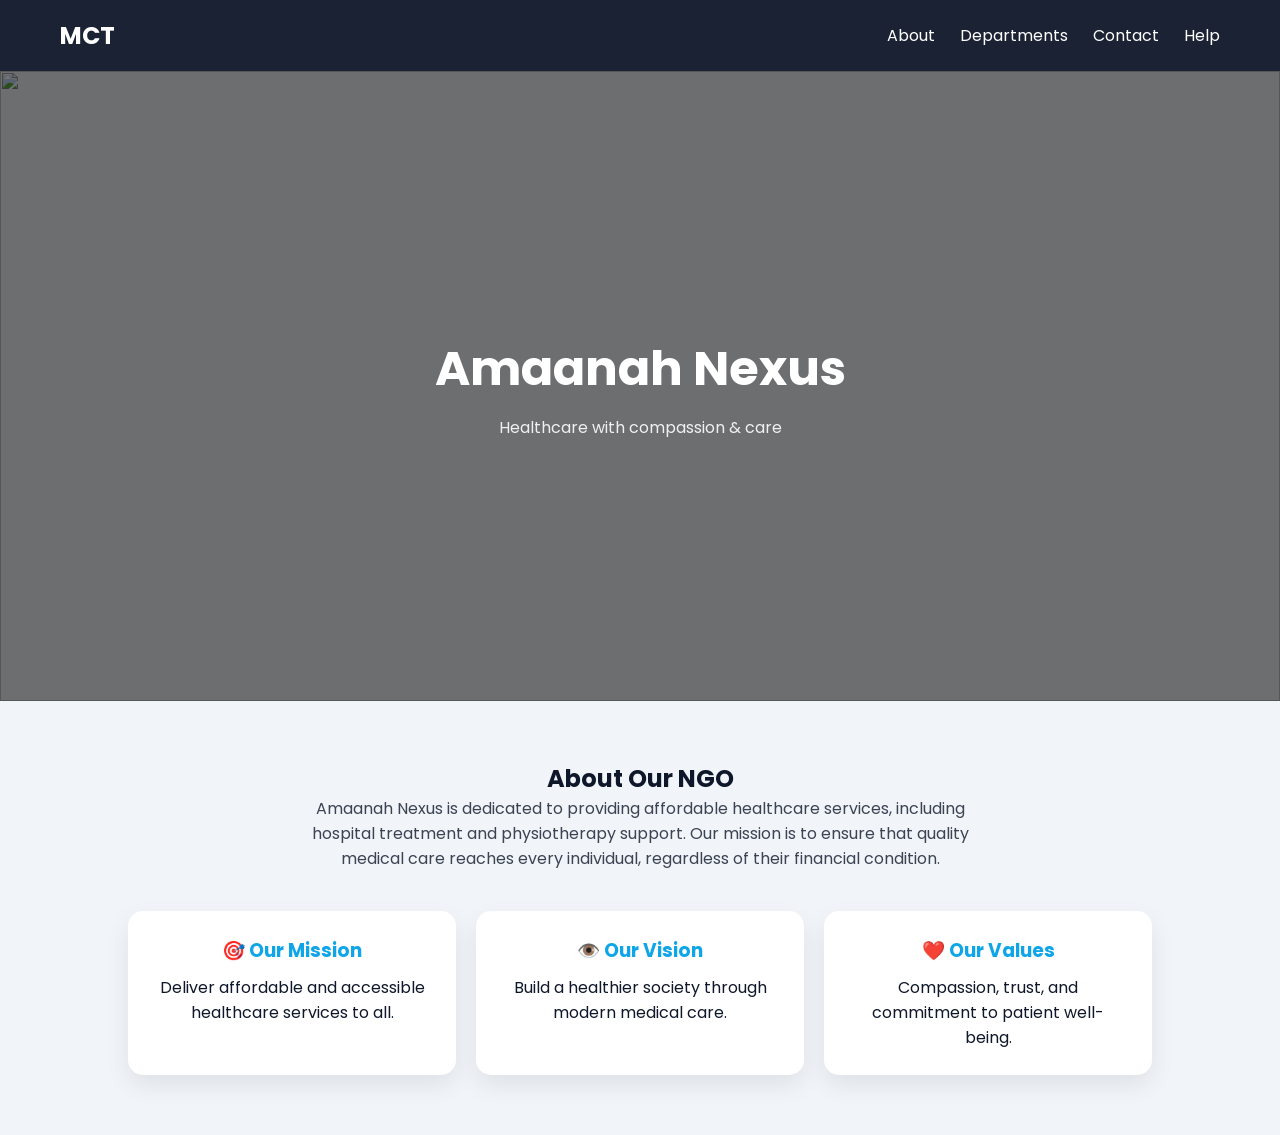
==== about.html @ 6098026a "first commit" ====
<!DOCTYPE html>
<html lang="en">
<head>
  <meta charset="UTF-8">
  <title>About - Amaanah Nexus</title>
  <link rel="stylesheet" href="style.css">
</head>
<body>

<!-- NAVBAR -->
<nav>
  <h2>MCT</h2>
  <ul>
    <li><a href="about.html">About</a></li>
    <li><a href="department.html">Departments</a></li>
    <li><a href="contact.html">Contact</a></li>
    <li><a href="help.html">Help</a></li>
  </ul>
</nav>

<!-- HERO -->
<section class="hero">
  <img src="https://images.pexels.com/photos/40568/medical-appointment-doctor-healthcare-40568.jpeg?auto=compress&cs=tinysrgb&w=1600" class="hero-img">
  <div class="hero-overlay">
    <h1>Amaanah Nexus</h1>
    <p>Healthcare with compassion & care</p>
  </div>
</section>

<!-- CONTENT -->
<section class="content">

  <h2>About Our NGO</h2>
  <p style="max-width:700px; margin:auto; opacity:0.8;">
    Amaanah Nexus is dedicated to providing affordable healthcare services,
    including hospital treatment and physiotherapy support. Our mission is to ensure that
    quality medical care reaches every individual, regardless of their financial condition.
  </p>

  <div class="info-grid" style="margin-top:40px;">

    <div class="info-card">
      <h3>🎯 Our Mission</h3>
      <p>Deliver affordable and accessible healthcare services to all.</p>
    </div>

    <div class="info-card">
      <h3>👁️ Our Vision</h3>
      <p>Build a healthier society through modern medical care.</p>
    </div>

    <div class="info-card">
      <h3>❤️ Our Values</h3>
      <p>Compassion, trust, and commitment to patient well-being.</p>
    </div>

  </div>

</section>
<!-- LOADER -->
<div id="loader" class="loader">
  <div class="spinner"></div>
</div>

    <script src="https://cdn.botpress.cloud/webchat/v3.6/inject.js"></script>
<script src="https://files.bpcontent.cloud/2026/04/29/06/20260429061958-K4S99RO6.js" defer></script>
    
</body>
</html>
---- style.css ----
/* GOOGLE FONT */
@import url('https://fonts.googleapis.com/css2?family=Poppins:wght@300;400;600&display=swap');

:root {
  --primary: #0f172a;
  --secondary: #0ea5e9;
  --accent: #22c55e;
  --bg: #f1f5f9;
}

* {
  margin: 0;
  padding: 0;
  box-sizing: border-box;
  font-family: 'Poppins', sans-serif;
}

body {
  background: var(--bg);
  color: var(--primary);
}

/* NAVBAR */
nav {
  display: flex;
  justify-content: space-between;
  align-items: center;
  padding: 18px 60px;
  background: rgba(15, 23, 42, 0.95);
  color: white;
  position: sticky;
  top: 0;
  z-index: 100;
}

nav ul {
  display: flex;
  list-style: none;
}

nav ul li {
  margin-left: 25px;
}

nav ul li a {
  text-decoration: none;
  color: white;
  position: relative;
}

nav ul li a::after {
  content: "";
  width: 0%;
  height: 2px;
  background: var(--secondary);
  position: absolute;
  bottom: -5px;
  left: 0;
  transition: 0.3s;
}

nav ul li a:hover::after {
  width: 100%;
}

/* HERO */
.hero {
  position: relative;
  height: 70vh;
  overflow: hidden;
}

.hero-img {
  width: 100%;
  height: 100%;
  object-fit: cover;
}

.hero-overlay {
  position: absolute;
  width: 100%;
  height: 100%;
  top: 0;
  left: 0;
  background: rgba(0,0,0,0.55);
  display: flex;
  flex-direction: column;
  justify-content: center;
  align-items: center;
  color: white;
  text-align: center;
}

.hero-overlay h1 {
  font-size: 3rem;
}

.hero-overlay p {
  margin-top: 10px;
  opacity: 0.9;
}

/* CONTENT */
.content {
  padding: 60px 10%;
  text-align: center;
}

/* GRID */
.info-grid {
  display: grid;
  grid-template-columns: repeat(auto-fit, minmax(220px, 1fr));
  gap: 20px;
  margin-top: 30px;
}

/* INFO CARD */
.info-card {
  background: white;
  padding: 25px;
  border-radius: 15px;
  box-shadow: 0 10px 25px rgba(0,0,0,0.08);
  transition: 0.3s;
}

.info-card:hover {
  transform: translateY(-8px);
  box-shadow: 0 15px 35px rgba(0,0,0,0.15);
}

.info-card h3 {
  margin-bottom: 10px;
  color: var(--secondary);
}

/* DEPARTMENT CARDS */
.card-container {
  display: flex;
  justify-content: center;
  gap: 25px;
  flex-wrap: wrap;
}

.card {
  width: 260px;
  padding: 25px;
  border-radius: 20px;
  background: white;
  box-shadow: 0 10px 25px rgba(0,0,0,0.08);
  transition: 0.4s;
  cursor: pointer;
}

.card:hover {
  transform: translateY(-10px) scale(1.03);
  box-shadow: 0 20px 40px rgba(0,0,0,0.15);
}

/* MODAL */
.modal {
  display: none;
  position: fixed;
  background: rgba(0,0,0,0.7);
  width: 100%;
  height: 100%;
  top: 0;
  left: 0;
}

.modal-content {
  background: white;
  width: 350px;
  padding: 30px;
  border-radius: 15px;
  margin: 8% auto;
  text-align: center;
  animation: pop 0.3s ease;
}

@keyframes pop {
  from { transform: scale(0.6); opacity: 0; }
  to { transform: scale(1); opacity: 1; }
}

.modal input {
  width: 100%;
  padding: 10px;
  margin: 10px 0;
}

.close {
  float: right;
  cursor: pointer;
}

/* VISITOR PAGE */
.visitor-body {
  height: 100vh;
  display: flex;
  justify-content: center;
  align-items: center;
  background: linear-gradient(120deg, #0f172a, #0ea5e9);
}

.visitor-container {
  width: 900px;
  height: 500px;
  display: flex;
  border-radius: 20px;
  overflow: hidden;
  box-shadow: 0 20px 50px rgba(0,0,0,0.3);
}

/* LEFT */
.visitor-left {
  flex: 1;
  background: url('https://images.unsplash.com/photo-1586773860418-d37222d8fce3?q=80&w=1200&auto=format&fit=crop') center/cover;
  color: white;
  padding: 40px;
  display: flex;
  flex-direction: column;
  justify-content: center;
  background-blend-mode: overlay;
  background-color: rgba(0,0,0,0.5);
}

/* RIGHT */
.visitor-right {
  flex: 1;
  background: white;
  padding: 40px;
  display: flex;
  flex-direction: column;
  justify-content: center;
}

.visitor-right input,
.visitor-right textarea {
  width: 100%;
  padding: 12px;
  margin: 10px 0;
  border-radius: 10px;
  border: 1px solid #ddd;
}

.visitor-right textarea {
  resize: none;
  height: 80px;
}

.visitor-right button {
  padding: 12px;
  border: none;
  border-radius: 10px;
  background: var(--accent);
  color: white;
  font-weight: 600;
  cursor: pointer;
  transition: 0.3s;
}

.visitor-right button:hover {
  background: #16a34a;
  transform: scale(1.03);
}
/* TOAST POPUP */
.toast {
  position: fixed;
  bottom: 30px;
  right: 30px;
  background: #22c55e;
  color: white;
  padding: 15px 25px;
  border-radius: 10px;
  font-weight: 500;
  box-shadow: 0 10px 25px rgba(0,0,0,0.2);
  opacity: 0;
  transform: translateY(50px);
  transition: 0.4s ease;
  z-index: 2000;
}

.toast.show {
  opacity: 1;
  transform: translateY(0);
}

/* VISITOR TOAST */
.visitor-toast {
  position: fixed;
  bottom: 30px;
  right: 30px;
  background: #0ea5e9;
  color: white;
  padding: 15px 25px;
  border-radius: 10px;
  opacity: 0;
  transform: translateY(50px);
  transition: 0.4s;
  z-index: 2000;
}

.visitor-toast.show {
  opacity: 1;
  transform: translateY(0);
}


/* PATIENT POPUP (CENTER STYLE) */
.patient-popup {
  position: fixed;
  top: 50%;
  left: 50%;
  transform: translate(-50%, -50%) scale(0.8);
  background: white;
  padding: 25px 40px;
  border-radius: 15px;
  box-shadow: 0 20px 50px rgba(0,0,0,0.3);
  opacity: 0;
  transition: 0.3s ease;
  text-align: center;
  z-index: 2000;
}

.patient-popup.active {
  opacity: 1;
  transform: translate(-50%, -50%) scale(1);
}

.patient-popup p {
  font-weight: 600;
  color: #22c55e;
}

/* LOADER */
.loader {
  position: fixed;
  top: 0;
  left: 0;
  width: 100%;
  height: 100%;
  background: rgba(15, 23, 42, 0.8);
  display: flex;
  justify-content: center;
  align-items: center;
  opacity: 0;
  pointer-events: none;
  transition: 0.3s;
  z-index: 3000;
}

.loader.active {
  opacity: 1;
  pointer-events: all;
}

.spinner {
  width: 60px;
  height: 60px;
  border: 5px solid #fff;
  border-top: 5px solid #0ea5e9;
  border-radius: 50%;
  animation: spin 1s linear infinite;
}

@keyframes spin {
  100% {
    transform: rotate(360deg);
  }
}

/* BUTTON ANIMATION */
button:active {
  transform: scale(0.95);
}

/* ANIMATED BACKGROUND */
.visitor-body {
  height: 100vh;
  display: flex;
  justify-content: center;
  align-items: center;
  background: linear-gradient(120deg, #0f172a, #0ea5e9, #22c55e);
  background-size: 300% 300%;
  animation: gradientMove 10s ease infinite;
  overflow: hidden;
}

@keyframes gradientMove {
  0% { background-position: 0% 50%; }
  50% { background-position: 100% 50%; }
  100% { background-position: 0% 50%; }
}

/* FLOATING SHAPES */
.bg-shape {
  position: absolute;
  border-radius: 50%;
  filter: blur(100px);
  opacity: 0.5;
}

.shape1 {
  width: 300px;
  height: 300px;
  background: #0ea5e9;
  top: 10%;
  left: 10%;
  animation: float 6s infinite ease-in-out;
}

.shape2 {
  width: 300px;
  height: 300px;
  background: #22c55e;
  bottom: 10%;
  right: 10%;
  animation: float 8s infinite ease-in-out;
}

@keyframes float {
  0% { transform: translateY(0px); }
  50% { transform: translateY(-30px); }
  100% { transform: translateY(0px); }
}

/* GLASS EFFECT */
.visitor-container {
  width: 900px;
  height: 500px;
  display: flex;
  border-radius: 20px;
  overflow: hidden;
  backdrop-filter: blur(20px);
  background: rgba(255,255,255,0.1);
  box-shadow: 0 20px 60px rgba(0,0,0,0.3);
}

/* LEFT */
.visitor-left {
  flex: 1;
  padding: 40px;
  color: white;
  display: flex;
  flex-direction: column;
  justify-content: center;
}

/* RIGHT */
.visitor-right {
  flex: 1;
  background: white;
  padding: 40px;
}

/* INPUT */
.visitor-right input,
.visitor-right textarea {
  width: 100%;
  padding: 12px;
  margin: 10px 0;
  border-radius: 10px;
  border: 1px solid #ddd;
}

/* BUTTON */
.visitor-right button {
  width: 100%;
  padding: 12px;
  background: #22c55e;
  color: white;
  border: none;
  border-radius: 10px;
  cursor: pointer;
  transition: 0.3s;
}

.visitor-right button:hover {
  transform: scale(1.05);
}

/* FADE IN */
.fade-in {
  animation: fadeIn 1s ease;
}

@keyframes fadeIn {
  from { opacity: 0; transform: translateY(30px); }
  to { opacity: 1; transform: translateY(0); }
}

/* ULTRA BACKGROUND */
.visitor-body {
  height: 100vh;
  display: flex;
  justify-content: center;
  align-items: center;
  background: radial-gradient(circle at 20% 20%, #0ea5e9, transparent),
              radial-gradient(circle at 80% 80%, #22c55e, transparent),
              #0f172a;
  overflow: hidden;
}

/* CURSOR GLOW */
.cursor-glow {
  position: fixed;
  width: 300px;
  height: 300px;
  background: radial-gradient(circle, rgba(14,165,233,0.3), transparent);
  border-radius: 50%;
  pointer-events: none;
  transform: translate(-50%, -50%);
  z-index: 0;
}

/* FLOATING BLOBS */
.bg-shape {
  position: absolute;
  border-radius: 50%;
  filter: blur(120px);
  opacity: 0.4;
}

.shape1 {
  width: 300px;
  height: 300px;
  background: #0ea5e9;
  top: 10%;
  left: 5%;
}

.shape2 {
  width: 300px;
  height: 300px;
  background: #22c55e;
  bottom: 10%;
  right: 5%;
}

/* GLASS CARD */
.visitor-container {
  width: 900px;
  height: 500px;
  display: flex;
  border-radius: 20px;
  backdrop-filter: blur(25px);
  background: rgba(255,255,255,0.08);
  box-shadow: 0 30px 80px rgba(0,0,0,0.5);
  transition: transform 0.2s ease;
  z-index: 2;
}

/* LEFT */
.visitor-left {
  flex: 1;
  padding: 40px;
  color: white;
  display: flex;
  flex-direction: column;
  justify-content: center;
}

/* RIGHT */
.visitor-right {
  flex: 1;
  background: rgba(255,255,255,0.9);
  padding: 40px;
  border-radius: 0 20px 20px 0;
}

/* INPUT */
.visitor-right input,
.visitor-right textarea {
  width: 100%;
  padding: 12px;
  margin: 10px 0;
  border-radius: 10px;
  border: none;
  background: #f1f5f9;
  transition: 0.3s;
}

.visitor-right input:focus,
.visitor-right textarea:focus {
  outline: none;
  box-shadow: 0 0 10px rgba(14,165,233,0.5);
}

/* BUTTON */
.visitor-right button {
  width: 100%;
  padding: 12px;
  background: linear-gradient(90deg,#0ea5e9,#22c55e);
  color: white;
  border: none;
  border-radius: 10px;
  cursor: pointer;
  transition: 0.3s;
}

.visitor-right button:hover {
  transform: scale(1.05);
}

/* FADE */
.fade-in {
  animation: fadeIn 1s ease;
}

@keyframes fadeIn {
  from {opacity:0;transform:translateY(40px)}
  to {opacity:1;transform:translateY(0)}
}
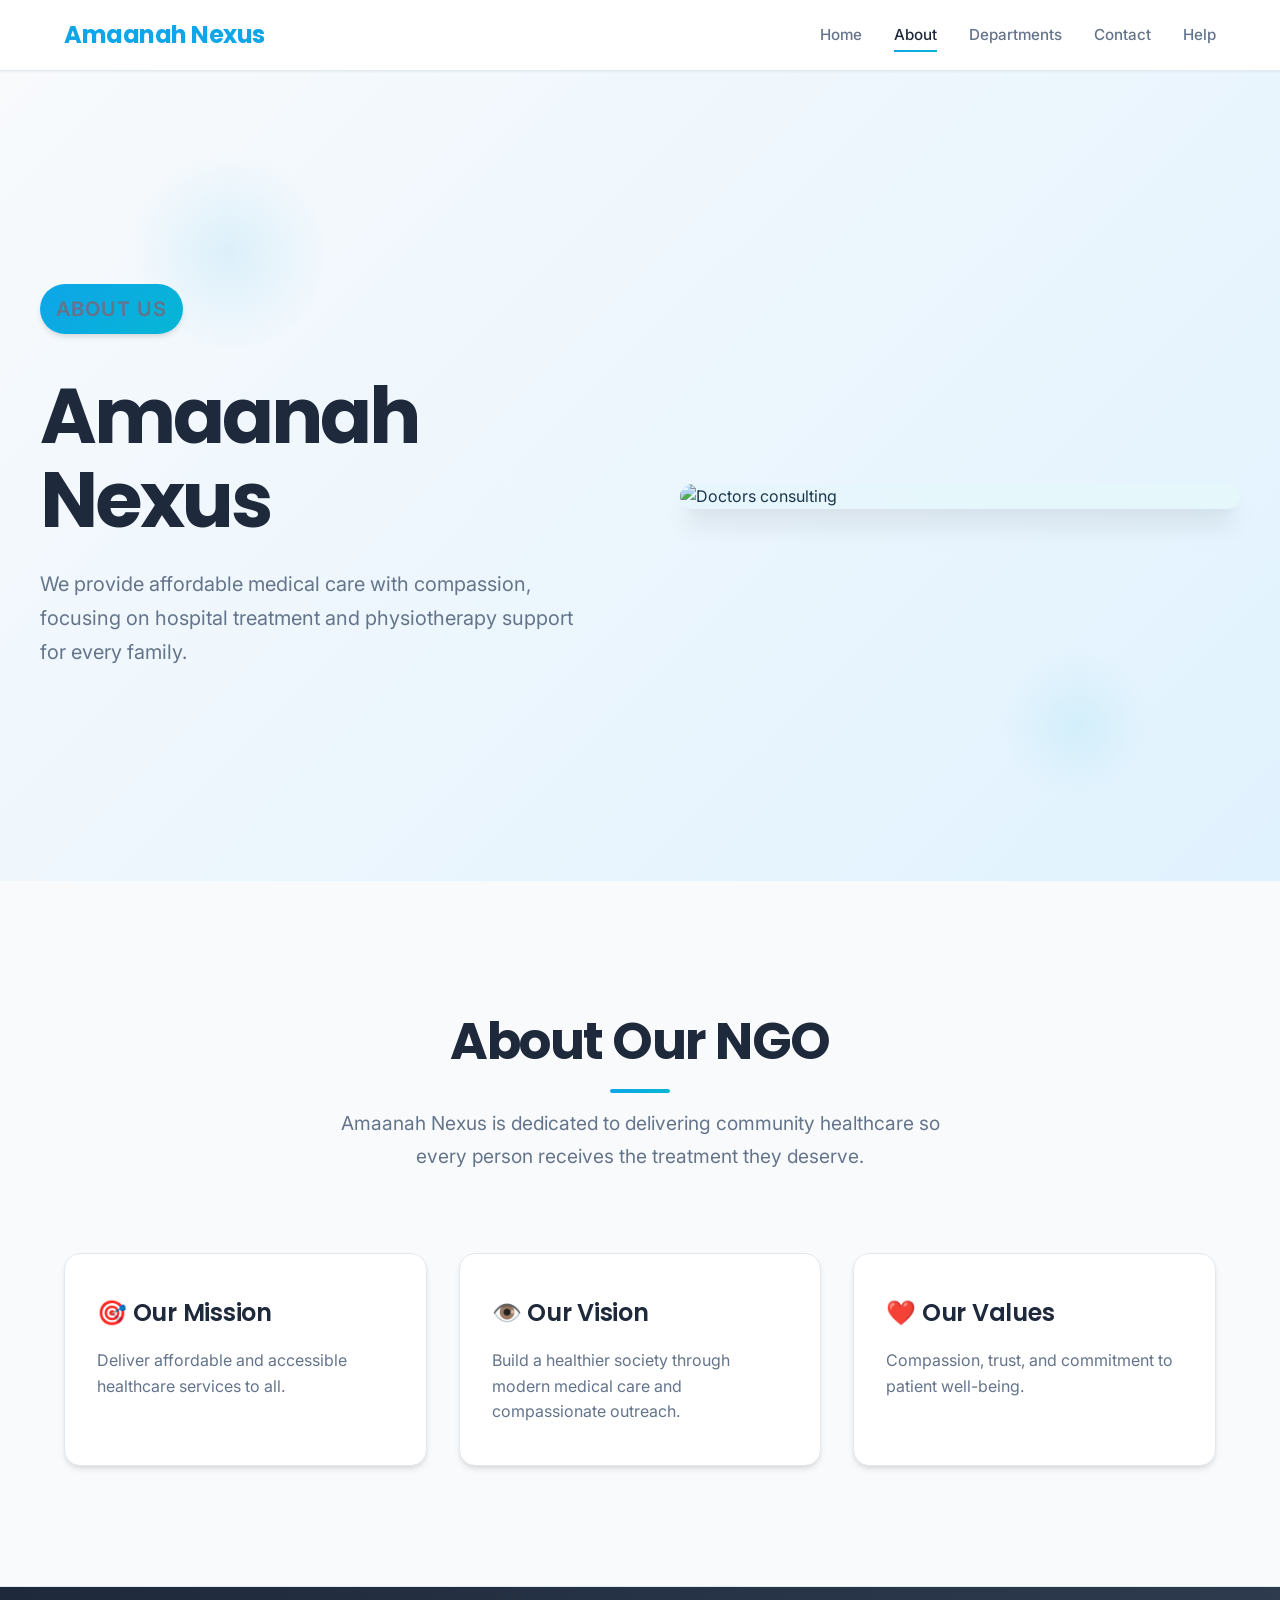
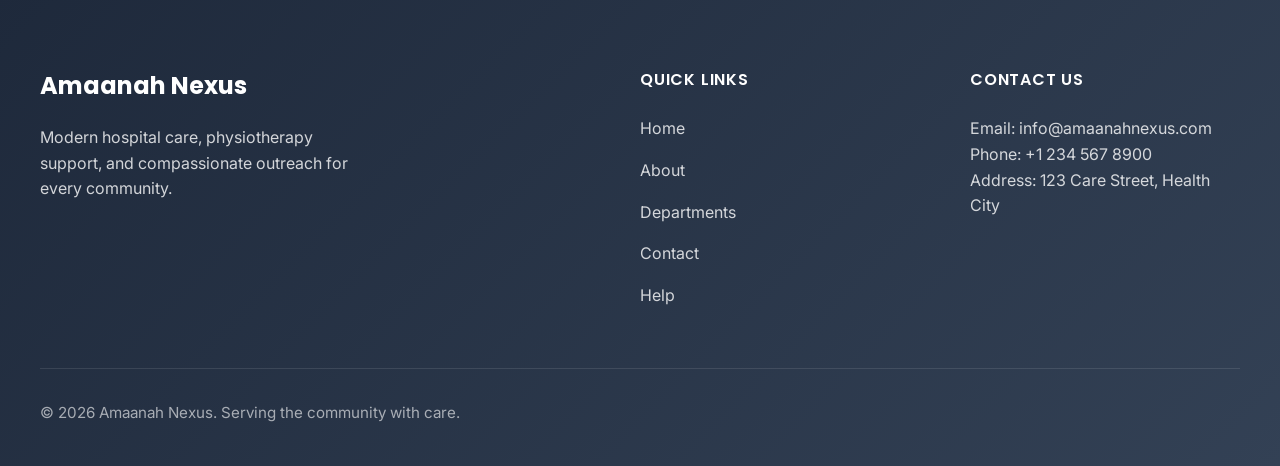
==== commit 8d7938a5: "Second Commit" ====
--- a/about.html
+++ b/about.html
@@ -2,68 +2,92 @@
 <html lang="en">
 <head>
   <meta charset="UTF-8">
+  <meta name="viewport" content="width=device-width, initial-scale=1.0">
   <title>About - Amaanah Nexus</title>
   <link rel="stylesheet" href="style.css">
 </head>
 <body>
 
-<!-- NAVBAR -->
-<nav>
-  <h2>MCT</h2>
-  <ul>
-    <li><a href="about.html">About</a></li>
-    <li><a href="department.html">Departments</a></li>
-    <li><a href="contact.html">Contact</a></li>
-    <li><a href="help.html">Help</a></li>
-  </ul>
+<nav class="site-nav">
+  <div class="nav-inner">
+    <a class="brand" href="index.html">Amaanah Nexus</a>
+    <button class="nav-toggle" aria-label="Toggle navigation"><span></span></button>
+    <ul class="nav-links">
+      <li><a href="index.html">Home</a></li>
+      <li><a href="about.html">About</a></li>
+      <li><a href="department.html">Departments</a></li>
+      <li><a href="contact.html">Contact</a></li>
+      <li><a href="help.html">Help</a></li>
+    </ul>
+  </div>
 </nav>
 
-<!-- HERO -->
 <section class="hero">
-  <img src="https://images.pexels.com/photos/40568/medical-appointment-doctor-healthcare-40568.jpeg?auto=compress&cs=tinysrgb&w=1600" class="hero-img">
-  <div class="hero-overlay">
-    <h1>Amaanah Nexus</h1>
-    <p>Healthcare with compassion & care</p>
+  <div class="hero-content">
+    <div class="hero-copy">
+      <p class="eyebrow">About Us</p>
+      <h1>Amaanah Nexus</h1>
+      <p>We provide affordable medical care with compassion, focusing on hospital treatment and physiotherapy support for every family.</p>
+    </div>
+    <div class="hero-image-wrap">
+      <img class="hero-phone" src="https://images.pexels.com/photos/40568/medical-appointment-doctor-healthcare-40568.jpeg?auto=compress&cs=tinysrgb&w=1200" alt="Doctors consulting" />
+    </div>
   </div>
 </section>
 
-<!-- CONTENT -->
 <section class="content">
+  <div class="section-head">
+    <h2>About Our NGO</h2>
+    <p>Amaanah Nexus is dedicated to delivering community healthcare so every person receives the treatment they deserve.</p>
+  </div>
 
-  <h2>About Our NGO</h2>
-  <p style="max-width:700px; margin:auto; opacity:0.8;">
-    Amaanah Nexus is dedicated to providing affordable healthcare services,
-    including hospital treatment and physiotherapy support. Our mission is to ensure that
-    quality medical care reaches every individual, regardless of their financial condition.
-  </p>
-
-  <div class="info-grid" style="margin-top:40px;">
-
+  <div class="info-grid">
     <div class="info-card">
       <h3>🎯 Our Mission</h3>
       <p>Deliver affordable and accessible healthcare services to all.</p>
     </div>
-
     <div class="info-card">
       <h3>👁️ Our Vision</h3>
-      <p>Build a healthier society through modern medical care.</p>
+      <p>Build a healthier society through modern medical care and compassionate outreach.</p>
     </div>
-
     <div class="info-card">
       <h3>❤️ Our Values</h3>
       <p>Compassion, trust, and commitment to patient well-being.</p>
     </div>
+  </div>
+</section>
 
+<footer class="site-footer">
+  <div class="footer-inner">
+    <div class="footer-brand">
+      <h2>Amaanah Nexus</h2>
+      <p>Modern hospital care, physiotherapy support, and compassionate outreach for every community.</p>
+    </div>
+    <div class="footer-links">
+      <h3>Quick Links</h3>
+      <nav class="footer-nav" aria-label="Footer navigation">
+        <a href="index.html">Home</a>
+        <a href="about.html">About</a>
+        <a href="department.html">Departments</a>
+        <a href="contact.html">Contact</a>
+        <a href="help.html">Help</a>
+      </nav>
+    </div>
+    <div class="footer-contact">
+      <h3>Contact Us</h3>
+      <p>Email: info@amaanahnexus.com</p>
+      <p>Phone: +1 234 567 8900</p>
+      <p>Address: 123 Care Street, Health City</p>
+    </div>
   </div>
+  <div class="footer-bottom">
+    <p>© 2026 Amaanah Nexus. Serving the community with care.</p>
+  </div>
+</footer>
 
-</section>
-<!-- LOADER -->
-<div id="loader" class="loader">
-  <div class="spinner"></div>
-</div>
-
-    <script src="https://cdn.botpress.cloud/webchat/v3.6/inject.js"></script>
+<div id="loader" class="loader"><div class="spinner"></div></div>
+<script src="script.js"></script>
+<script src="https://cdn.botpress.cloud/webchat/v3.6/inject.js"></script>
 <script src="https://files.bpcontent.cloud/2026/04/29/06/20260429061958-K4S99RO6.js" defer></script>
-    
 </body>
-</html>+</html>
--- a/style.css
+++ b/style.css
@@ -1,351 +1,877 @@
-/* GOOGLE FONT */
-@import url('https://fonts.googleapis.com/css2?family=Poppins:wght@300;400;600&display=swap');
+@import url('https://fonts.googleapis.com/css2?family=Inter:wght@300;400;500;600;700&family=Poppins:wght@300;400;500;600;700&display=swap');
 
 :root {
-  --primary: #0f172a;
-  --secondary: #0ea5e9;
-  --accent: #22c55e;
-  --bg: #f1f5f9;
+  --bg-color: #f8fafc;
+  --surface-color: #ffffff;
+  --surface-hover: #f1f5f9;
+  --border-color: #e2e8f0;
+  --border-hover: #cbd5e1;
+  
+  --text-primary: #1e293b;
+  --text-secondary: #64748b;
+  --text-muted: #94a3b8;
+  
+  --accent-primary: #0ea5e9; /* Medical blue */
+  --accent-secondary: #06b6d4; /* Cyan */
+  --accent-success: #10b981; /* Green */
+  --accent-warm: #f59e0b; /* Amber */
+  
+  --shadow-sm: 0 1px 2px 0 rgba(0, 0, 0, 0.05);
+  --shadow-md: 0 4px 6px -1px rgba(0, 0, 0, 0.1), 0 2px 4px -1px rgba(0, 0, 0, 0.06);
+  --shadow-lg: 0 10px 15px -3px rgba(0, 0, 0, 0.1), 0 4px 6px -2px rgba(0, 0, 0, 0.05);
+  --shadow-xl: 0 20px 25px -5px rgba(0, 0, 0, 0.1), 0 10px 10px -5px rgba(0, 0, 0, 0.04);
+  
+  --font-sans: 'Inter', sans-serif;
+  --font-heading: 'Poppins', sans-serif;
+  --transition-snappy: 0.3s cubic-bezier(0.4, 0, 0.2, 1);
+  --transition-bounce: 0.4s cubic-bezier(0.68, -0.55, 0.265, 1.55);
 }
 
 * {
   margin: 0;
   padding: 0;
   box-sizing: border-box;
-  font-family: 'Poppins', sans-serif;
-}
-
+  font-family: var(--font-sans);
+}
+
+html {
+  scroll-behavior: smooth;
+  background-color: var(--bg-color);
+}
+
+/* Add some additional modern touches */
 body {
-  background: var(--bg);
-  color: var(--primary);
-}
-
-/* NAVBAR */
-nav {
-  display: flex;
-  justify-content: space-between;
+  min-height: 100vh;
+  background-color: var(--bg-color);
+  color: var(--text-primary);
+  line-height: 1.6;
+  -webkit-font-smoothing: antialiased;
+  -moz-osx-font-smoothing: grayscale;
+  font-family: var(--font-sans);
+  overflow-x: hidden;
+}
+
+/* Add subtle scroll animations */
+@keyframes slideInUp {
+  from {
+    opacity: 0;
+    transform: translateY(50px);
+  }
+  to {
+    opacity: 1;
+    transform: translateY(0);
+  }
+}
+
+/* Add intersection observer for scroll animations */
+.content, .visitor-panel {
+  animation: slideInUp 0.8s ease-out;
+}
+
+/* Add loading animation improvements */
+.loader {
+  position: fixed;
+  inset: 0;
+  background: rgba(255, 255, 255, 0.95);
+  backdrop-filter: blur(4px);
+  display: flex;
   align-items: center;
-  padding: 18px 60px;
-  background: rgba(15, 23, 42, 0.95);
+  justify-content: center;
+  opacity: 0;
+  pointer-events: none;
+  transition: opacity var(--transition-snappy);
+  z-index: 3000;
+}
+
+.loader.active {
+  opacity: 1;
+  pointer-events: all;
+}
+
+.spinner {
+  width: 50px;
+  height: 50px;
+  border: 3px solid var(--border-color);
+  border-top-color: var(--accent-primary);
+  border-radius: 50%;
+  animation: spin 1s linear infinite;
+}
+
+/* Add focus states for accessibility */
+button:focus-visible,
+input:focus-visible,
+textarea:focus-visible {
+  outline: 2px solid var(--accent-primary);
+  outline-offset: 2px;
+}
+
+/* Add smooth transitions for all interactive elements */
+* {
+  transition: background-color var(--transition-snappy), border-color var(--transition-snappy), color var(--transition-snappy);
+}
+
+::selection {
+  background: var(--accent-primary);
   color: white;
+}
+
+::selection {
+  background: var(--text-primary);
+  color: var(--bg-color);
+}
+
+img {
+  max-width: 100%;
+  display: block;
+}
+
+a {
+  color: inherit;
+  text-decoration: none;
+}
+
+button, input, textarea {
+  font: inherit;
+  background: none;
+  border: none;
+  color: inherit;
+}
+
+/* ================= NAV ================= */
+.site-nav {
   position: sticky;
   top: 0;
   z-index: 100;
-}
-
-nav ul {
-  display: flex;
+  background: rgba(255, 255, 255, 0.95);
+  backdrop-filter: blur(20px);
+  -webkit-backdrop-filter: blur(20px);
+  border-bottom: 1px solid var(--border-color);
+  box-shadow: var(--shadow-sm);
+}
+
+.nav-inner {
+  max-width: 1200px;
+  margin: 0 auto;
+  padding: 16px 24px;
+  display: flex;
+  align-items: center;
+  justify-content: space-between;
+}
+
+.brand {
+  font-size: 1.5rem;
+  font-weight: 700;
+  letter-spacing: -0.02em;
+  color: var(--accent-primary);
+  font-family: var(--font-heading);
+  transition: color var(--transition-snappy);
+}
+
+.brand:hover {
+  color: var(--accent-secondary);
+}
+
+.nav-links {
+  display: flex;
+  gap: 32px;
   list-style: none;
 }
 
-nav ul li {
-  margin-left: 25px;
-}
-
-nav ul li a {
-  text-decoration: none;
+.nav-links li a {
+  color: var(--text-secondary);
+  font-size: 0.95rem;
+  font-weight: 500;
+  transition: all var(--transition-snappy);
+  position: relative;
+  padding: 8px 0;
+}
+
+.nav-links li a::after {
+  content: '';
+  position: absolute;
+  bottom: 0;
+  left: 0;
+  width: 0;
+  height: 2px;
+  background: linear-gradient(90deg, var(--accent-primary), var(--accent-secondary));
+  transition: width var(--transition-snappy);
+}
+
+.nav-links li a:hover::after,
+.nav-links li a.active::after {
+  width: 100%;
+}
+
+.nav-links li a:hover,
+.nav-links li a.active {
+  color: var(--text-primary);
+}
+}
+
+.nav-links li a:hover,
+.nav-links li a.active {
+  color: var(--text-primary);
+}
+
+.nav-toggle {
+  display: none;
+  width: 32px;
+  height: 32px;
+  cursor: pointer;
+  position: relative;
+}
+
+.nav-toggle span,
+.nav-toggle span::before,
+.nav-toggle span::after {
+  position: absolute;
+  left: 4px;
+  width: 24px;
+  height: 1.5px;
+  background: var(--text-primary);
+  border-radius: 2px;
+  transition: transform var(--transition-snappy);
+}
+
+.nav-toggle span { top: 50%; transform: translateY(-50%); }
+.nav-toggle span::before { content: ''; top: -6px; }
+.nav-toggle span::after { content: ''; top: 6px; }
+
+/* ================= HERO ================= */
+.hero {
+  position: relative;
+  min-height: 90vh;
+  display: flex;
+  align-items: center;
+  padding: 120px 24px 80px;
+  overflow: hidden;
+  background: linear-gradient(135deg, var(--bg-color) 0%, #e0f2fe 100%);
+}
+
+/* Animated background elements */
+.hero::before {
+  content: '';
+  position: absolute;
+  top: 10%;
+  left: 10%;
+  width: 200px;
+  height: 200px;
+  background: radial-gradient(circle, rgba(14, 165, 233, 0.1) 0%, transparent 70%);
+  border-radius: 50%;
+  animation: float 6s ease-in-out infinite;
+}
+
+.hero::after {
+  content: '';
+  position: absolute;
+  bottom: 10%;
+  right: 10%;
+  width: 150px;
+  height: 150px;
+  background: radial-gradient(circle, rgba(6, 182, 212, 0.08) 0%, transparent 70%);
+  border-radius: 50%;
+  animation: float 8s ease-in-out infinite reverse;
+}
+
+@keyframes float {
+  0%, 100% { transform: translateY(0px) rotate(0deg); }
+  50% { transform: translateY(-20px) rotate(180deg); }
+}
+
+.hero-content {
+  position: relative;
+  z-index: 1;
+  max-width: 1200px;
+  margin: 0 auto;
+  width: 100%;
+  display: grid;
+  grid-template-columns: 1fr 1fr;
+  gap: 80px;
+  align-items: center;
+}
+
+.eyebrow {
+  display: inline-block;
+  padding: 8px 16px;
+  background: linear-gradient(135deg, var(--accent-primary), var(--accent-secondary));
   color: white;
-  position: relative;
-}
-
-nav ul li a::after {
-  content: "";
-  width: 0%;
-  height: 2px;
-  background: var(--secondary);
-  position: absolute;
-  bottom: -5px;
-  left: 0;
-  transition: 0.3s;
-}
-
-nav ul li a:hover::after {
-  width: 100%;
-}
-
-/* HERO */
-.hero {
-  position: relative;
-  height: 70vh;
+  border-radius: 50px;
+  font-size: 0.85rem;
+  font-weight: 600;
+  color: white;
+  margin-bottom: 24px;
+  letter-spacing: 0.05em;
+  text-transform: uppercase;
+  box-shadow: var(--shadow-md);
+  animation: slideInLeft 0.8s ease-out;
+}
+
+@keyframes slideInLeft {
+  from { transform: translateX(-50px); opacity: 0; }
+  to { transform: translateX(0); opacity: 1; }
+}
+
+.hero-copy h1 {
+  font-size: clamp(3.5rem, 6vw, 5rem);
+  font-weight: 700;
+  line-height: 1.1;
+  letter-spacing: -0.04em;
+  color: var(--text-primary);
+  font-family: var(--font-heading);
+  margin-bottom: 24px;
+  animation: slideInLeft 0.8s ease-out 0.2s both;
+}
+
+.hero-copy p {
+  margin-bottom: 40px;
+  font-size: 1.25rem;
+  color: var(--text-secondary);
+  line-height: 1.7;
+  animation: slideInLeft 0.8s ease-out 0.4s both;
+}
+
+.hero-actions {
+  display: flex;
+  gap: 20px;
+  margin-top: 40px;
+  animation: slideInLeft 0.8s ease-out 0.6s both;
+}
+
+.button {
+  display: inline-flex;
+  align-items: center;
+  justify-content: center;
+  padding: 16px 32px;
+  border-radius: 12px;
+  font-size: 1rem;
+  font-weight: 600;
+  transition: all var(--transition-bounce);
+  cursor: pointer;
+  position: relative;
   overflow: hidden;
-}
-
-.hero-img {
+  font-family: var(--font-sans);
+}
+
+.button::before {
+  content: '';
+  position: absolute;
+  top: 0;
+  left: -100%;
   width: 100%;
   height: 100%;
-  object-fit: cover;
-}
-
-.hero-overlay {
-  position: absolute;
+  background: linear-gradient(90deg, transparent, rgba(255,255,255,0.2), transparent);
+  transition: left 0.5s;
+}
+
+.button:hover::before {
+  left: 100%;
+}
+
+.button-primary {
+  background: linear-gradient(135deg, var(--accent-primary), var(--accent-secondary));
+  color: white;
+  box-shadow: var(--shadow-lg);
+  border: none;
+}
+
+.button-primary:hover {
+  transform: translateY(-3px);
+  box-shadow: var(--shadow-xl);
+}
+
+.button-secondary {
+  background: white;
+  color: var(--accent-primary);
+  border: 2px solid var(--accent-primary);
+  box-shadow: var(--shadow-md);
+}
+
+.button-secondary:hover {
+  background: var(--accent-primary);
+  color: white;
+  transform: translateY(-2px);
+  box-shadow: var(--shadow-lg);
+}
+
+.hero-image-wrap {
+  width: 100%;
+  border-radius: 20px;
+  overflow: hidden;
+  box-shadow: var(--shadow-xl);
+  background: white;
+  position: relative;
+  animation: slideInRight 1s ease-out;
+}
+
+@keyframes slideInRight {
+  from { transform: translateX(50px); opacity: 0; }
+  to { transform: translateX(0); opacity: 1; }
+}
+
+.hero-image-wrap::before {
+  content: '';
+  position: absolute;
+  top: 0;
+  left: 0;
+  right: 0;
+  bottom: 0;
+  background: linear-gradient(45deg, rgba(14, 165, 233, 0.1), rgba(6, 182, 212, 0.1));
+  z-index: 1;
+  pointer-events: none;
+}
+
+.hero-phone {
+  width: 100%;
+  height: auto;
+  display: block;
+  transition: transform 0.5s ease;
+}
+
+.hero-image-wrap:hover .hero-phone {
+  transform: scale(1.05);
+}
+
+/* ================= CONTENT & CARDS ================= */
+.content {
+  max-width: 1200px;
+  margin: 0 auto;
+  padding: 120px 24px;
+}
+
+.section-head {
+  text-align: center;
+  margin-bottom: 80px;
+}
+
+.section-head h2 {
+  font-size: clamp(2.5rem, 4vw, 3.5rem);
+  font-weight: 700;
+  letter-spacing: -0.03em;
+  color: var(--text-primary);
+  font-family: var(--font-heading);
+  margin-bottom: 16px;
+  position: relative;
+}
+
+.section-head h2::after {
+  content: '';
+  position: absolute;
+  bottom: -10px;
+  left: 50%;
+  transform: translateX(-50%);
+  width: 60px;
+  height: 4px;
+  background: linear-gradient(90deg, var(--accent-primary), var(--accent-secondary));
+  border-radius: 2px;
+}
+
+.section-head p {
+  margin-top: 24px;
+  color: var(--text-secondary);
+  font-size: 1.2rem;
+  max-width: 600px;
+  margin-left: auto;
+  margin-right: auto;
+  line-height: 1.7;
+}
+
+.info-grid,
+.card-container {
+  display: grid;
+  grid-template-columns: repeat(auto-fit, minmax(320px, 1fr));
+  gap: 32px;
+}
+
+.info-card,
+.card {
+  background: var(--surface-color);
+  border: 1px solid var(--border-color);
+  border-radius: 16px;
+  padding: 40px 32px;
+  transition: all var(--transition-snappy);
+  position: relative;
+  overflow: hidden;
+  cursor: pointer;
+  box-shadow: var(--shadow-md);
+}
+
+.info-card::before,
+.card::before {
+  content: '';
+  position: absolute;
+  top: 0;
+  left: 0;
+  right: 0;
+  height: 4px;
+  background: linear-gradient(90deg, var(--accent-primary), var(--accent-secondary));
+  transform: scaleX(0);
+  transition: transform var(--transition-snappy);
+}
+
+.info-card:hover,
+.card:hover {
+  background: var(--surface-hover);
+  border-color: var(--border-hover);
+  transform: translateY(-8px);
+  box-shadow: var(--shadow-xl);
+}
+
+.info-card:hover::before,
+.card:hover::before {
+  transform: scaleX(1);
+}
+
+.info-card h3,
+.card h3 {
+  font-size: 1.5rem;
+  font-weight: 600;
+  color: var(--text-primary);
+  margin-bottom: 16px;
+  letter-spacing: -0.01em;
+  font-family: var(--font-heading);
+}
+
+.info-card p,
+.card p {
+  color: var(--text-secondary);
+  font-size: 1rem;
+  line-height: 1.6;
+}
+
+/* Add fade-in animation for cards */
+.info-card {
+  animation: fadeInUp 0.6s ease-out both;
+}
+
+@keyframes fadeInUp {
+  from {
+    opacity: 0;
+    transform: translateY(30px);
+  }
+  to {
+    opacity: 1;
+    transform: translateY(0);
+  }
+}
+
+/* ================= VISITOR PANEL ================= */
+.visitor-panel {
+  padding: 120px 24px;
+  border-top: 1px solid var(--border-color);
+  background: linear-gradient(135deg, #f8fafc 0%, #e0f2fe 100%);
+}
+
+.visitor-container {
+  max-width: 1100px;
+  margin: 0 auto;
+  display: flex;
+  background: var(--surface-color);
+  border: 1px solid var(--border-color);
+  border-radius: 20px;
+  overflow: hidden;
+  box-shadow: var(--shadow-xl);
+  animation: fadeInUp 0.8s ease-out;
+}
+
+@keyframes fadeInUp {
+  from { transform: translateY(30px); opacity: 0; }
+  to { transform: translateY(0); opacity: 1; }
+}
+
+.visitor-left,
+.visitor-right {
+  flex: 1;
+  padding: 60px;
+}
+
+.visitor-left {
+  background: linear-gradient(135deg, var(--accent-primary), var(--accent-secondary));
+  color: white;
+  position: relative;
+  overflow: hidden;
+}
+
+.visitor-left::before {
+  content: '';
+  position: absolute;
+  top: -50%;
+  left: -50%;
+  width: 200%;
+  height: 200%;
+  background: radial-gradient(circle, rgba(255,255,255,0.1) 0%, transparent 70%);
+  animation: rotate 20s linear infinite;
+}
+
+@keyframes rotate {
+  from { transform: rotate(0deg); }
+  to { transform: rotate(360deg); }
+}
+
+.visitor-left h1 {
+  font-size: 2.5rem;
+  font-weight: 700;
+  letter-spacing: -0.02em;
+  margin-bottom: 20px;
+  font-family: var(--font-heading);
+  position: relative;
+  z-index: 1;
+}
+
+.visitor-left p {
+  color: rgba(255, 255, 255, 0.9);
+  margin-bottom: 40px;
+  font-size: 1.1rem;
+  line-height: 1.7;
+  position: relative;
+  z-index: 1;
+}
+
+.visitor-left ul {
+  list-style: none;
+  display: grid;
+  gap: 20px;
+  position: relative;
+  z-index: 1;
+}
+
+.visitor-left ul li {
+  display: flex;
+  align-items: center;
+  gap: 16px;
+  color: rgba(255, 255, 255, 0.9);
+  font-size: 1rem;
+}
+
+.visitor-left ul li::before {
+  content: '✓';
+  width: 24px;
+  height: 24px;
+  border-radius: 50%;
+  background: rgba(255, 255, 255, 0.2);
+  display: flex;
+  align-items: center;
+  justify-content: center;
+  font-weight: bold;
+  flex-shrink: 0;
+}
+
+.visitor-right h2 {
+  font-size: 2rem;
+  font-weight: 700;
+  margin-bottom: 32px;
+  color: var(--text-primary);
+  font-family: var(--font-heading);
+}
+
+.visitor-right input,
+.visitor-right textarea {
+  width: 100%;
+  background: var(--bg-color);
+  border: 2px solid var(--border-color);
+  border-radius: 12px;
+  padding: 16px 20px;
+  color: var(--text-primary);
+  margin-bottom: 20px;
+  transition: all var(--transition-snappy);
+  resize: vertical;
+  font-size: 1rem;
+}
+
+.visitor-right input::placeholder,
+.visitor-right textarea::placeholder {
+  color: var(--text-muted);
+}
+
+.visitor-right input:focus,
+.visitor-right textarea:focus {
+  outline: none;
+  border-color: var(--accent-primary);
+  box-shadow: 0 0 0 3px rgba(14, 165, 233, 0.1);
+  transform: translateY(-1px);
+}
+
+.visitor-right button {
+  width: 100%;
+  background: linear-gradient(135deg, var(--accent-primary), var(--accent-secondary));
+  color: white;
+  border-radius: 12px;
+  padding: 18px;
+  font-weight: 600;
+  font-size: 1.1rem;
+  margin-top: 12px;
+  cursor: pointer;
+  transition: all var(--transition-bounce);
+  border: none;
+  position: relative;
+  overflow: hidden;
+}
+
+.visitor-right button::before {
+  content: '';
+  position: absolute;
+  top: 0;
+  left: -100%;
   width: 100%;
   height: 100%;
-  top: 0;
-  left: 0;
-  background: rgba(0,0,0,0.55);
-  display: flex;
-  flex-direction: column;
-  justify-content: center;
-  align-items: center;
-  color: white;
-  text-align: center;
-}
-
-.hero-overlay h1 {
-  font-size: 3rem;
-}
-
-.hero-overlay p {
-  margin-top: 10px;
-  opacity: 0.9;
-}
-
-/* CONTENT */
-.content {
-  padding: 60px 10%;
-  text-align: center;
-}
-
-/* GRID */
-.info-grid {
-  display: grid;
-  grid-template-columns: repeat(auto-fit, minmax(220px, 1fr));
-  gap: 20px;
-  margin-top: 30px;
-}
-
-/* INFO CARD */
-.info-card {
-  background: white;
-  padding: 25px;
-  border-radius: 15px;
-  box-shadow: 0 10px 25px rgba(0,0,0,0.08);
-  transition: 0.3s;
-}
-
-.info-card:hover {
-  transform: translateY(-8px);
-  box-shadow: 0 15px 35px rgba(0,0,0,0.15);
-}
-
-.info-card h3 {
-  margin-bottom: 10px;
-  color: var(--secondary);
-}
-
-/* DEPARTMENT CARDS */
-.card-container {
-  display: flex;
-  justify-content: center;
-  gap: 25px;
-  flex-wrap: wrap;
-}
-
-.card {
-  width: 260px;
-  padding: 25px;
-  border-radius: 20px;
-  background: white;
-  box-shadow: 0 10px 25px rgba(0,0,0,0.08);
-  transition: 0.4s;
-  cursor: pointer;
-}
-
-.card:hover {
-  transform: translateY(-10px) scale(1.03);
-  box-shadow: 0 20px 40px rgba(0,0,0,0.15);
-}
-
-/* MODAL */
+  background: linear-gradient(90deg, transparent, rgba(255,255,255,0.2), transparent);
+  transition: left 0.5s;
+}
+
+.visitor-right button:hover::before {
+  left: 100%;
+}
+
+.visitor-right button:hover {
+  transform: translateY(-2px);
+  box-shadow: var(--shadow-lg);
+}
+
+/* ================= MODAL & POPUPS ================= */
 .modal {
   display: none;
   position: fixed;
-  background: rgba(0,0,0,0.7);
+  inset: 0;
+  background: rgba(0, 0, 0, 0.8);
+  backdrop-filter: blur(4px);
+  -webkit-backdrop-filter: blur(4px);
+  z-index: 1000;
+}
+
+.modal.active {
+  display: block;
+}
+
+.modal-content {
+  position: absolute;
   width: 100%;
-  height: 100%;
-  top: 0;
-  left: 0;
-}
-
-.modal-content {
-  background: white;
-  width: 350px;
-  padding: 30px;
-  border-radius: 15px;
-  margin: 8% auto;
-  text-align: center;
-  animation: pop 0.3s ease;
-}
-
-@keyframes pop {
-  from { transform: scale(0.6); opacity: 0; }
-  to { transform: scale(1); opacity: 1; }
-}
-
-.modal input {
+  max-width: 400px;
+  background: var(--surface-color);
+  border: 1px solid var(--border-color);
+  border-radius: 12px;
+  padding: 32px;
+  box-shadow: 0 25px 50px -12px rgba(0, 0, 0, 0.5);
+  animation: modalScale 0.2s cubic-bezier(0, 0, 0.2, 1) forwards;
+}
+
+@keyframes modalScale {
+  0% { transform: scale(0.95); opacity: 0; }
+  100% { transform: scale(1); opacity: 1; }
+}
+
+.close {
+  position: absolute;
+  top: 16px;
+  right: 16px;
+  width: 24px;
+  height: 24px;
+  display: flex;
+  align-items: center;
+  justify-content: center;
+  cursor: pointer;
+  color: var(--text-secondary);
+  font-size: 1.2rem;
+  transition: color var(--transition-snappy);
+}
+
+.close:hover {
+  color: var(--text-primary);
+}
+
+.modal-content h2 {
+  font-size: 1.25rem;
+  font-weight: 600;
+  margin-bottom: 24px;
+  padding-right: 24px;
+}
+
+.modal-content input {
   width: 100%;
-  padding: 10px;
-  margin: 10px 0;
-}
-
-.close {
-  float: right;
+  background: var(--bg-color);
+  border: 1px solid var(--border-color);
+  border-radius: 8px;
+  padding: 12px 16px;
+  color: var(--text-primary);
+  margin-bottom: 16px;
+  transition: border-color var(--transition-snappy), box-shadow var(--transition-snappy);
+}
+
+.modal-content input::placeholder {
+  color: #52525b;
+}
+
+.modal-content input:focus {
+  outline: none;
+  border-color: var(--text-primary);
+}
+
+.modal-content button {
+  width: 100%;
+  background: var(--text-primary);
+  color: var(--bg-color);
+  border-radius: 8px;
+  padding: 12px;
+  font-weight: 600;
+  margin-top: 8px;
   cursor: pointer;
-}
-
-/* VISITOR PAGE */
-.visitor-body {
-  height: 100vh;
-  display: flex;
-  justify-content: center;
-  align-items: center;
-  background: linear-gradient(120deg, #0f172a, #0ea5e9);
-}
-
-.visitor-container {
-  width: 900px;
-  height: 500px;
-  display: flex;
-  border-radius: 20px;
-  overflow: hidden;
-  box-shadow: 0 20px 50px rgba(0,0,0,0.3);
-}
-
-/* LEFT */
-.visitor-left {
-  flex: 1;
-  background: url('https://images.unsplash.com/photo-1586773860418-d37222d8fce3?q=80&w=1200&auto=format&fit=crop') center/cover;
-  color: white;
-  padding: 40px;
-  display: flex;
-  flex-direction: column;
-  justify-content: center;
-  background-blend-mode: overlay;
-  background-color: rgba(0,0,0,0.5);
-}
-
-/* RIGHT */
-.visitor-right {
-  flex: 1;
-  background: white;
-  padding: 40px;
-  display: flex;
-  flex-direction: column;
-  justify-content: center;
-}
-
-.visitor-right input,
-.visitor-right textarea {
-  width: 100%;
-  padding: 12px;
-  margin: 10px 0;
-  border-radius: 10px;
-  border: 1px solid #ddd;
-}
-
-.visitor-right textarea {
-  resize: none;
-  height: 80px;
-}
-
-.visitor-right button {
-  padding: 12px;
-  border: none;
-  border-radius: 10px;
-  background: var(--accent);
-  color: white;
-  font-weight: 600;
-  cursor: pointer;
-  transition: 0.3s;
-}
-
-.visitor-right button:hover {
-  background: #16a34a;
-  transform: scale(1.03);
-}
-/* TOAST POPUP */
-.toast {
-  position: fixed;
-  bottom: 30px;
-  right: 30px;
-  background: #22c55e;
-  color: white;
-  padding: 15px 25px;
-  border-radius: 10px;
-  font-weight: 500;
-  box-shadow: 0 10px 25px rgba(0,0,0,0.2);
-  opacity: 0;
-  transform: translateY(50px);
-  transition: 0.4s ease;
-  z-index: 2000;
-}
-
-.toast.show {
-  opacity: 1;
-  transform: translateY(0);
-}
-
-/* VISITOR TOAST */
+  transition: opacity var(--transition-snappy);
+}
+
+.modal-content button:hover {
+  opacity: 0.9;
+}
+
+/* ================= TOASTS & UTILS ================= */
+.patient-popup,
+.toast,
 .visitor-toast {
   position: fixed;
-  bottom: 30px;
-  right: 30px;
-  background: #0ea5e9;
-  color: white;
-  padding: 15px 25px;
-  border-radius: 10px;
+  background: var(--surface-color);
+  border: 1px solid var(--border-color);
+  color: var(--text-primary);
+  padding: 16px 24px;
+  border-radius: 8px;
+  font-size: 0.9rem;
+  font-weight: 500;
+  box-shadow: 0 10px 30px rgba(0,0,0,0.5);
+  z-index: 2000;
   opacity: 0;
-  transform: translateY(50px);
-  transition: 0.4s;
-  z-index: 2000;
-}
-
+  pointer-events: none;
+  transition: transform var(--transition-snappy), opacity var(--transition-snappy);
+}
+
+.patient-popup {
+  top: 24px;
+  left: 50%;
+  transform: translateX(-50%) translateY(-10px);
+}
+.patient-popup.active {
+  opacity: 1;
+  transform: translateX(-50%) translateY(0);
+}
+
+.toast,
+.visitor-toast {
+  bottom: 24px;
+  left: 50%;
+  transform: translateX(-50%) translateY(10px);
+}
+.toast.show,
 .visitor-toast.show {
   opacity: 1;
-  transform: translateY(0);
-}
-
-
-/* PATIENT POPUP (CENTER STYLE) */
-.patient-popup {
-  position: fixed;
-  top: 50%;
-  left: 50%;
-  transform: translate(-50%, -50%) scale(0.8);
-  background: white;
-  padding: 25px 40px;
-  border-radius: 15px;
-  box-shadow: 0 20px 50px rgba(0,0,0,0.3);
-  opacity: 0;
-  transition: 0.3s ease;
-  text-align: center;
-  z-index: 2000;
-}
-
-.patient-popup.active {
-  opacity: 1;
-  transform: translate(-50%, -50%) scale(1);
-}
-
-.patient-popup p {
-  font-weight: 600;
-  color: #22c55e;
-}
-
-/* LOADER */
+  transform: translateX(-50%) translateY(0);
+}
+
 .loader {
   position: fixed;
-  top: 0;
-  left: 0;
-  width: 100%;
-  height: 100%;
-  background: rgba(15, 23, 42, 0.8);
-  display: flex;
+  inset: 0;
+  background: rgba(0, 0, 0, 0.5);
+  backdrop-filter: blur(4px);
+  display: flex;
+  align-items: center;
   justify-content: center;
-  align-items: center;
   opacity: 0;
   pointer-events: none;
-  transition: 0.3s;
+  transition: opacity var(--transition-snappy);
   z-index: 3000;
 }
 
@@ -355,259 +881,192 @@
 }
 
 .spinner {
-  width: 60px;
-  height: 60px;
-  border: 5px solid #fff;
-  border-top: 5px solid #0ea5e9;
+  width: 40px;
+  height: 40px;
+  border: 2px solid var(--border-color);
+  border-top-color: var(--text-primary);
   border-radius: 50%;
-  animation: spin 1s linear infinite;
+  animation: spin 0.8s linear infinite;
 }
 
 @keyframes spin {
-  100% {
-    transform: rotate(360deg);
-  }
-}
-
-/* BUTTON ANIMATION */
-button:active {
-  transform: scale(0.95);
-}
-
-/* ANIMATED BACKGROUND */
-.visitor-body {
-  height: 100vh;
-  display: flex;
-  justify-content: center;
+  to { transform: rotate(360deg); }
+}
+
+/* Cleanup old bg shapes */
+.bg-shape, .cursor-glow { display: none; }
+
+/* ================= FOOTER ================= */
+.site-footer {
+  border-top: 1px solid var(--border-color);
+  background: linear-gradient(135deg, #1e293b 0%, #334155 100%);
+  padding: 80px 24px 40px;
+  color: white;
+}
+
+.footer-inner {
+  max-width: 1200px;
+  margin: 0 auto;
+  display: grid;
+  grid-template-columns: 2fr 1fr 1fr;
+  gap: 60px;
+  margin-bottom: 60px;
+}
+
+.footer-brand h2 {
+  font-size: 1.5rem;
+  font-weight: 700;
+  margin-bottom: 20px;
+  color: white;
+  font-family: var(--font-heading);
+}
+
+.footer-brand p {
+  color: rgba(255, 255, 255, 0.8);
+  font-size: 1rem;
+  max-width: 320px;
+  line-height: 1.6;
+}
+
+.footer-links h3,
+.footer-contact h3 {
+  font-size: 1rem;
+  font-weight: 600;
+  text-transform: uppercase;
+  letter-spacing: 0.05em;
+  color: white;
+  margin-bottom: 24px;
+  font-family: var(--font-heading);
+}
+
+.footer-nav {
+  display: flex;
+  flex-direction: column;
+  gap: 16px;
+}
+
+.footer-nav a,
+.footer-contact p {
+  color: rgba(255, 255, 255, 0.8);
+  font-size: 1rem;
+  transition: all var(--transition-snappy);
+  position: relative;
+  padding-left: 0;
+}
+
+.footer-nav a::before {
+  content: '';
+  position: absolute;
+  left: -12px;
+  top: 50%;
+  transform: translateY(-50%);
+  width: 0;
+  height: 2px;
+  background: var(--accent-primary);
+  transition: width var(--transition-snappy);
+}
+
+.footer-nav a:hover {
+  color: var(--accent-primary);
+  padding-left: 12px;
+}
+
+.footer-nav a:hover::before {
+  width: 8px;
+}
+
+.footer-bottom {
+  max-width: 1200px;
+  margin: 0 auto;
+  padding-top: 32px;
+  border-top: 1px solid rgba(255, 255, 255, 0.1);
+  display: flex;
+  justify-content: space-between;
   align-items: center;
-  background: linear-gradient(120deg, #0f172a, #0ea5e9, #22c55e);
-  background-size: 300% 300%;
-  animation: gradientMove 10s ease infinite;
-  overflow: hidden;
-}
-
-@keyframes gradientMove {
-  0% { background-position: 0% 50%; }
-  50% { background-position: 100% 50%; }
-  100% { background-position: 0% 50%; }
-}
-
-/* FLOATING SHAPES */
-.bg-shape {
-  position: absolute;
-  border-radius: 50%;
-  filter: blur(100px);
-  opacity: 0.5;
-}
-
-.shape1 {
-  width: 300px;
-  height: 300px;
-  background: #0ea5e9;
-  top: 10%;
-  left: 10%;
-  animation: float 6s infinite ease-in-out;
-}
-
-.shape2 {
-  width: 300px;
-  height: 300px;
-  background: #22c55e;
-  bottom: 10%;
-  right: 10%;
-  animation: float 8s infinite ease-in-out;
-}
-
-@keyframes float {
-  0% { transform: translateY(0px); }
-  50% { transform: translateY(-30px); }
-  100% { transform: translateY(0px); }
-}
-
-/* GLASS EFFECT */
-.visitor-container {
-  width: 900px;
-  height: 500px;
-  display: flex;
-  border-radius: 20px;
-  overflow: hidden;
-  backdrop-filter: blur(20px);
-  background: rgba(255,255,255,0.1);
-  box-shadow: 0 20px 60px rgba(0,0,0,0.3);
-}
-
-/* LEFT */
-.visitor-left {
-  flex: 1;
-  padding: 40px;
-  color: white;
-  display: flex;
-  flex-direction: column;
-  justify-content: center;
-}
-
-/* RIGHT */
-.visitor-right {
-  flex: 1;
-  background: white;
-  padding: 40px;
-}
-
-/* INPUT */
-.visitor-right input,
-.visitor-right textarea {
-  width: 100%;
-  padding: 12px;
-  margin: 10px 0;
-  border-radius: 10px;
-  border: 1px solid #ddd;
-}
-
-/* BUTTON */
-.visitor-right button {
-  width: 100%;
-  padding: 12px;
-  background: #22c55e;
-  color: white;
-  border: none;
-  border-radius: 10px;
-  cursor: pointer;
-  transition: 0.3s;
-}
-
-.visitor-right button:hover {
-  transform: scale(1.05);
-}
-
-/* FADE IN */
-.fade-in {
-  animation: fadeIn 1s ease;
-}
-
-@keyframes fadeIn {
-  from { opacity: 0; transform: translateY(30px); }
-  to { opacity: 1; transform: translateY(0); }
-}
-
-/* ULTRA BACKGROUND */
-.visitor-body {
-  height: 100vh;
-  display: flex;
-  justify-content: center;
-  align-items: center;
-  background: radial-gradient(circle at 20% 20%, #0ea5e9, transparent),
-              radial-gradient(circle at 80% 80%, #22c55e, transparent),
-              #0f172a;
-  overflow: hidden;
-}
-
-/* CURSOR GLOW */
-.cursor-glow {
-  position: fixed;
-  width: 300px;
-  height: 300px;
-  background: radial-gradient(circle, rgba(14,165,233,0.3), transparent);
-  border-radius: 50%;
-  pointer-events: none;
-  transform: translate(-50%, -50%);
-  z-index: 0;
-}
-
-/* FLOATING BLOBS */
-.bg-shape {
-  position: absolute;
-  border-radius: 50%;
-  filter: blur(120px);
-  opacity: 0.4;
-}
-
-.shape1 {
-  width: 300px;
-  height: 300px;
-  background: #0ea5e9;
-  top: 10%;
-  left: 5%;
-}
-
-.shape2 {
-  width: 300px;
-  height: 300px;
-  background: #22c55e;
-  bottom: 10%;
-  right: 5%;
-}
-
-/* GLASS CARD */
-.visitor-container {
-  width: 900px;
-  height: 500px;
-  display: flex;
-  border-radius: 20px;
-  backdrop-filter: blur(25px);
-  background: rgba(255,255,255,0.08);
-  box-shadow: 0 30px 80px rgba(0,0,0,0.5);
-  transition: transform 0.2s ease;
-  z-index: 2;
-}
-
-/* LEFT */
-.visitor-left {
-  flex: 1;
-  padding: 40px;
-  color: white;
-  display: flex;
-  flex-direction: column;
-  justify-content: center;
-}
-
-/* RIGHT */
-.visitor-right {
-  flex: 1;
-  background: rgba(255,255,255,0.9);
-  padding: 40px;
-  border-radius: 0 20px 20px 0;
-}
-
-/* INPUT */
-.visitor-right input,
-.visitor-right textarea {
-  width: 100%;
-  padding: 12px;
-  margin: 10px 0;
-  border-radius: 10px;
-  border: none;
-  background: #f1f5f9;
-  transition: 0.3s;
-}
-
-.visitor-right input:focus,
-.visitor-right textarea:focus {
-  outline: none;
-  box-shadow: 0 0 10px rgba(14,165,233,0.5);
-}
-
-/* BUTTON */
-.visitor-right button {
-  width: 100%;
-  padding: 12px;
-  background: linear-gradient(90deg,#0ea5e9,#22c55e);
-  color: white;
-  border: none;
-  border-radius: 10px;
-  cursor: pointer;
-  transition: 0.3s;
-}
-
-.visitor-right button:hover {
-  transform: scale(1.05);
-}
-
-/* FADE */
-.fade-in {
-  animation: fadeIn 1s ease;
-}
-
-@keyframes fadeIn {
-  from {opacity:0;transform:translateY(40px)}
-  to {opacity:1;transform:translateY(0)}
+  color: rgba(255, 255, 255, 0.6);
+  font-size: 0.95rem;
+}
+  color: var(--text-secondary);
+  font-size: 0.85rem;
+}
+
+/* ================= MEDIA QUERIES ================= */
+@media (max-width: 900px) {
+  .hero-content {
+    grid-template-columns: 1fr;
+    text-align: center;
+  }
+  
+  .eyebrow { margin: 0 auto 24px; }
+  .hero-copy p { margin: 24px auto 0; }
+  .hero-actions { justify-content: center; }
+  
+  .visitor-container {
+    flex-direction: column;
+    margin: 0 24px;
+  }
+  .visitor-left {
+    border-right: none;
+    border-bottom: 1px solid rgba(255, 255, 255, 0.2);
+  }
+  .visitor-left,
+  .visitor-right {
+    padding: 40px 32px;
+  }
+  .footer-inner {
+    grid-template-columns: 1fr 1fr;
+    gap: 40px;
+  }
+}
+
+@media (max-width: 600px) {
+  .nav-toggle { display: block; }
+  .nav-links {
+    display: none;
+    flex-direction: column;
+    position: absolute;
+    top: 100%;
+    left: 0; right: 0;
+    background: rgba(255, 255, 255, 0.95);
+    backdrop-filter: blur(20px);
+    border-bottom: 1px solid var(--border-color);
+    padding: 24px;
+    gap: 16px;
+    box-shadow: var(--shadow-lg);
+  }
+  .nav-links.open { display: flex; }
+  
+  .hero-copy h1 { font-size: 3rem; }
+  .hero { padding: 100px 24px 60px; }
+  
+  .content { padding: 80px 24px; }
+  .section-head { margin-bottom: 60px; }
+  .section-head h2 { font-size: 2.5rem; }
+  
+  .visitor-panel { padding: 80px 0; }
+  .visitor-container { margin: 0 16px; }
+  .visitor-left h1 { font-size: 2rem; }
+  .visitor-right h2 { font-size: 1.75rem; }
+  
+  .footer-inner {
+    grid-template-columns: 1fr;
+    gap: 32px;
+  }
+  .footer-bottom {
+    flex-direction: column;
+    gap: 16px;
+    text-align: center;
+  }
+}
+
+/* Smooth page transitions */
+.page-transition {
+  opacity: 0;
+  transition: opacity var(--transition-snappy);
+}
+.page-transition.page-enter {
+  opacity: 1;
+}
+.page-transition.page-exit {
+  opacity: 0;
 }
